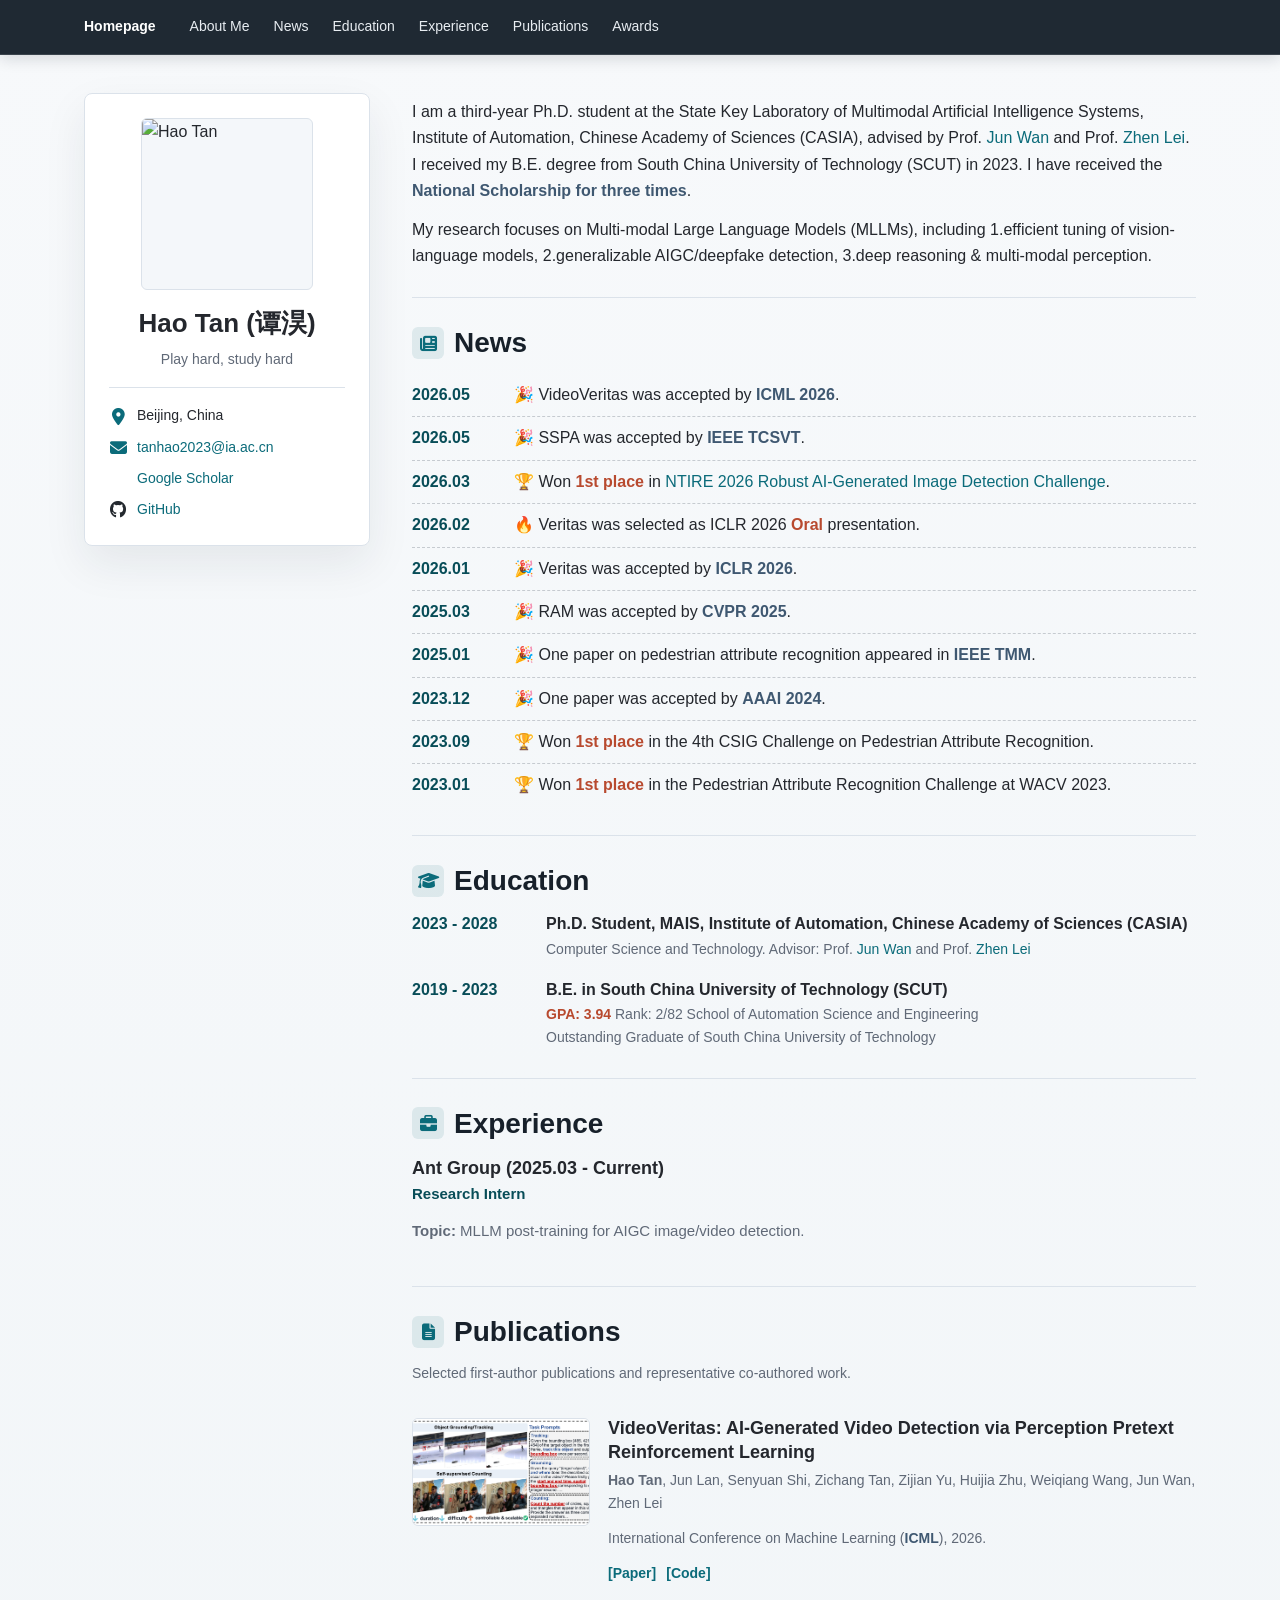
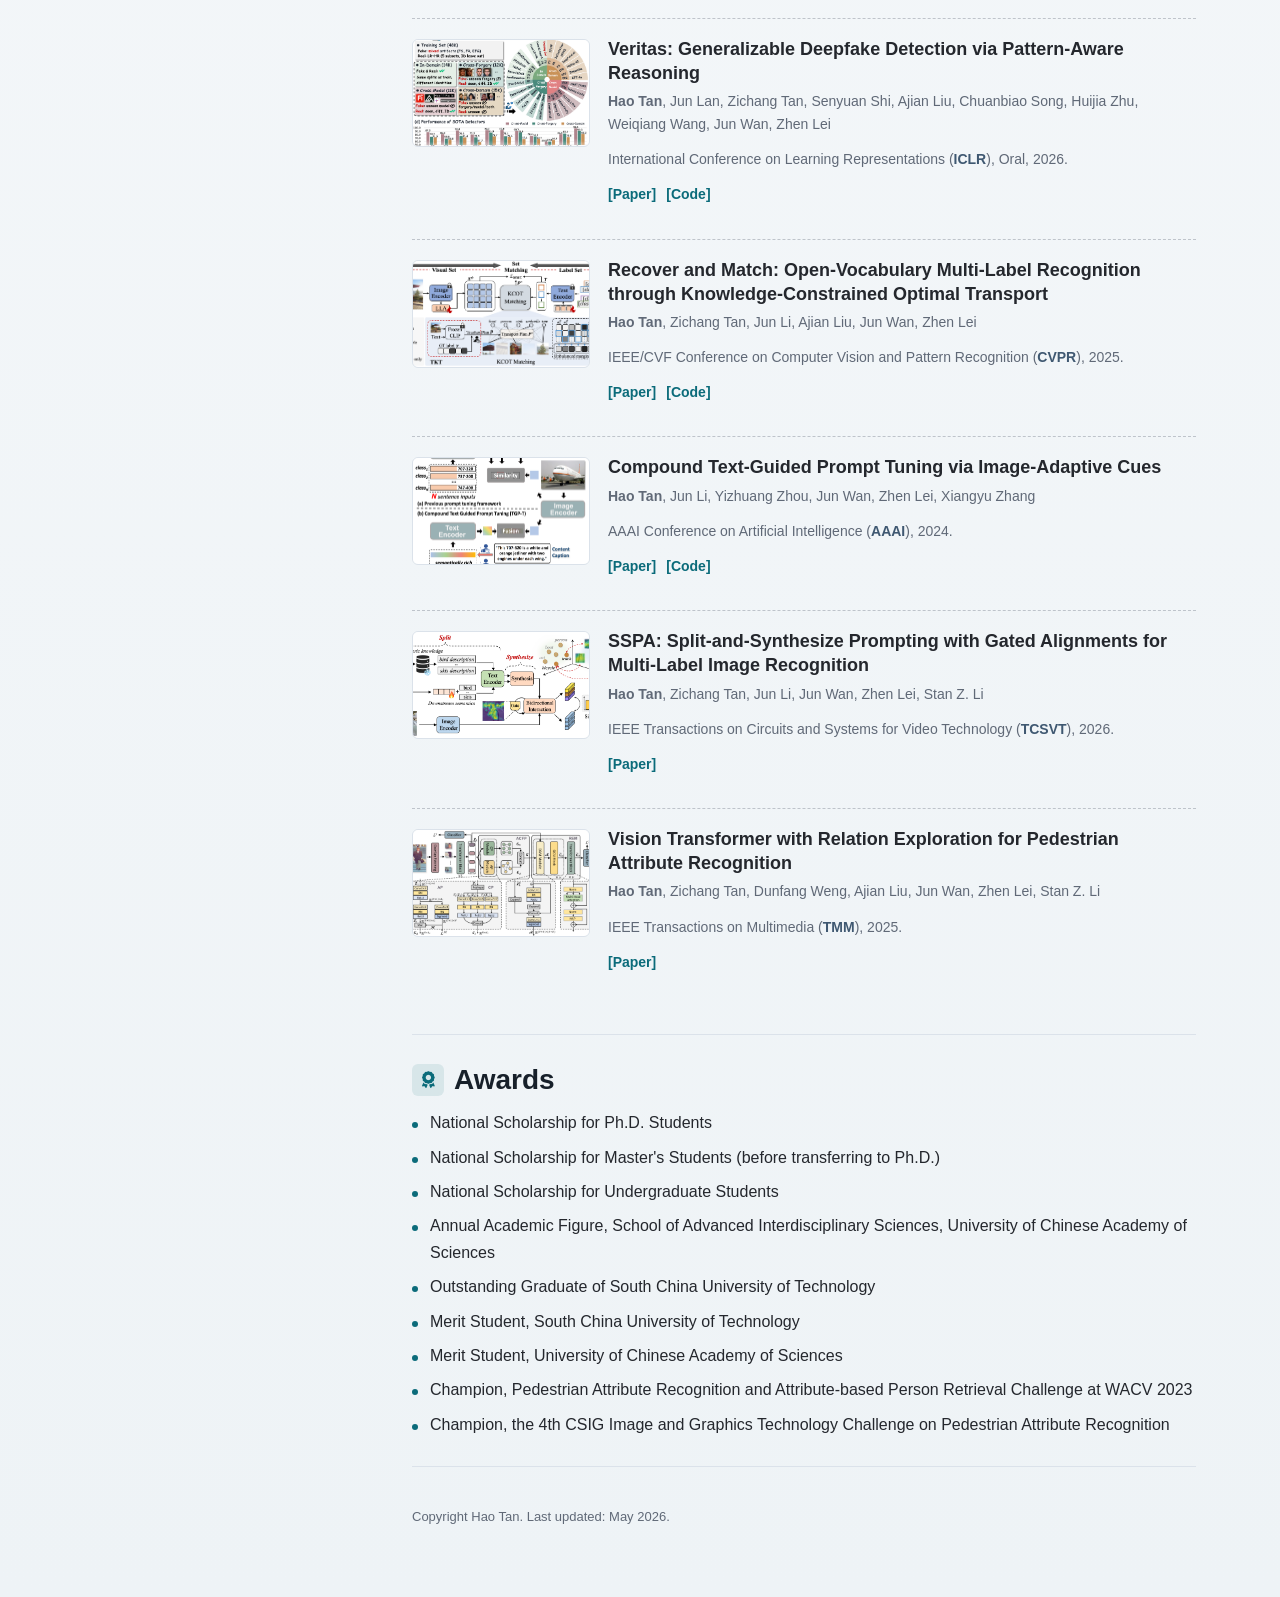
==== index.html @ 5a3ce983 "init homepage" ====
<!doctype html>
<html lang="en">
  <head>
    <meta charset="utf-8">
    <meta name="viewport" content="width=device-width, initial-scale=1">
    <meta name="description" content="Hao Tan, Ph.D. student at CASIA. Research in computer vision, multimodal learning, AIGC detection, and efficient tuning.">
    <title>Hao Tan - Homepage</title>
    <link rel="stylesheet" href="https://cdnjs.cloudflare.com/ajax/libs/font-awesome/6.5.2/css/all.min.css">
    <link rel="stylesheet" href="https://cdn.jsdelivr.net/gh/jpswalsh/academicons@1.9.4/css/academicons.min.css">
    <link rel="stylesheet" href="assets/css/styles.css">
  </head>
  <body>
    <header class="site-header">
      <nav class="nav" aria-label="Primary navigation">
        <a class="brand" href="#">Homepage</a>
        <a href="#about">About Me</a>
        <a href="#news">News</a>
        <a href="#education">Education</a>
        <a href="#experience">Experience</a>
        <a href="#publications">Publications</a>
        <a href="#awards">Awards</a>
      </nav>
    </header>

    <main class="page">
      <aside class="profile">
        <img class="portrait" src="https://github.com/EricTan7.png" alt="Hao Tan">
        <h1>Hao Tan (谭淏)</h1>
        <!-- <p class="role">Ph.D. Student</p> -->
        <p class="affiliation">Play hard, study hard</p>

        <ul class="contact-list" aria-label="Contact links">
          <li>
            <i class="fa-solid fa-location-dot contact-icon" aria-hidden="true"></i>
            Beijing, China
          </li>
          <li>
            <i class="fa-solid fa-envelope contact-icon" aria-hidden="true"></i>
            <a href="mailto:tanhao2023@ia.ac.cn">tanhao2023@ia.ac.cn</a>
          </li>
          <li>
            <i class="ai ai-google-scholar contact-icon scholar-icon" aria-hidden="true"></i>
            <a href="https://scholar.google.com/citations?user=gPEjNFcAAAAJ&hl=zh-CN">Google Scholar</a>
          </li>
          <li>
            <i class="fa-brands fa-github contact-icon github-icon" aria-hidden="true"></i>
            <a href="https://github.com/EricTan7">GitHub</a>
          </li>
        </ul>

      </aside>

      <div class="content">
        <section id="about" class="section intro">
          <p>
            I am a third-year Ph.D. student at the State Key Laboratory of Multimodal Artificial Intelligence Systems, Institute of Automation, Chinese Academy of Sciences (CASIA), advised by Prof. <a href="http://www.cbsr.ia.ac.cn/users/jwan/">Jun Wan</a> and Prof. <a href="https://scholar.google.com/citations?user=cuJ3QG8AAAAJ&hl=zh-CN&oi=ao">Zhen Lei</a>.
            I received my B.E. degree from South China University of Technology (SCUT) in 2023. I have received the <strong class="highlight-neutral">National Scholarship for three times</strong>.
          </p>
          <p>
            My research focuses on Multi-modal Large Language Models (MLLMs),
            including 1.efficient tuning of vision-language models, 2.generalizable AIGC/deepfake detection, 3.deep reasoning & multi-modal perception.
          </p>
        </section>

        <section id="news" class="section">
          <h2><i class="fa-solid fa-newspaper section-icon" aria-hidden="true"></i>News</h2>
          <ul class="news-list">
            <li><time datetime="2026-05">2026.05</time> <span class="nowrap">🎉 VideoVeritas was accepted by <strong class="highlight-neutral">ICML 2026</strong>.</span></li>
            <li><time datetime="2026-05">2026.05</time> <span class="nowrap">🎉 SSPA was accepted by <strong class="highlight-neutral">IEEE TCSVT</strong>.</span></li>
            <li><time datetime="2026-03">2026.03</time> <span class="nowrap">🏆 Won <strong class="highlight">1st place</strong> in <a href="https://www.codabench.org/competitions/12761/">NTIRE 2026 Robust AI-Generated Image Detection Challenge</a>.</span></li>
            <li><time datetime="2026-02">2026.02</time> <span class="nowrap">🔥 Veritas was selected as ICLR 2026 <strong class="highlight">Oral</strong> presentation.</span></li>
            <li><time datetime="2026-01">2026.01</time> <span class="nowrap">🎉 Veritas was accepted by <strong class="highlight-neutral">ICLR 2026</strong>.</span></li>
            <li><time datetime="2025-03">2025.03</time> <span class="nowrap">🎉 RAM was accepted by <strong class="highlight-neutral">CVPR 2025</strong>.</span></li>
            <li><time datetime="2025-01">2025.01</time> <span class="nowrap">🎉 One paper on pedestrian attribute recognition appeared in <strong class="highlight-neutral">IEEE TMM</strong>.</span></li>
            <li><time datetime="2023-12">2023.12</time> <span class="nowrap">🎉 One paper was accepted by <strong class="highlight-neutral">AAAI 2024</strong>.</span></li>
            <li><time datetime="2023-09">2023.09</time> <span class="nowrap">🏆 Won <strong class="highlight">1st place</strong> in the 4th CSIG Challenge on Pedestrian Attribute Recognition.</span></li>
            <li><time datetime="2023-01">2023.01</time> <span class="nowrap">🏆 Won <strong class="highlight">1st place</strong> in the Pedestrian Attribute Recognition Challenge at WACV 2023.</span></li>
          </ul>
        </section>

        <section id="education" class="section">
          <h2><i class="fa-solid fa-graduation-cap section-icon" aria-hidden="true"></i>Education</h2>
          <ul class="timeline">
            <li>
              <time>2023 - 2028</time>
              <div>
                <strong>Ph.D. Student, MAIS, Institute of Automation, Chinese Academy of Sciences (CASIA)</strong>
                <span>Computer Science and Technology. Advisor: Prof. <a href="http://www.cbsr.ia.ac.cn/users/jwan/">Jun Wan</a> and Prof. <a href="https://scholar.google.com/citations?user=cuJ3QG8AAAAJ&hl=zh-CN&oi=ao">Zhen Lei</a></span>
              </div>
            </li>
            <li>
              <time>2019 - 2023</time>
              <div>
                <strong>B.E. in South China University of Technology (SCUT) </strong>
                <span class="nowrap"><strong class="highlight">GPA: 3.94</strong>  Rank: 2/82  School of Automation Science and Engineering</span>
                <span>Outstanding Graduate of South China University of Technology</span>
              </div>
            </li>
          </ul>
        </section>

        <section id="experience" class="section">
          <h2><i class="fa-solid fa-briefcase section-icon" aria-hidden="true"></i>Experience</h2>
          <article class="experience-item">
            <div>
              <h3>Ant Group (2025.03 - Current)</h3>
              <p class="role-line">Research Intern</p>
              <p class="topic-line"><strong>Topic:</strong> MLLM post-training for AIGC image/video detection.</p>
            </div>
          </article>
        </section>

        <section id="publications" class="section">
          <h2><i class="fa-solid fa-file-lines section-icon" aria-hidden="true"></i>Publications</h2>
          <p class="note">Selected first-author publications and representative co-authored work.</p>

          <article class="publication">
            <img class="pub-thumb" src="assets/img/videoveritas.png" alt="VideoVeritas preview">
            <div class="pub-body">
              <h3>VideoVeritas: AI-Generated Video Detection via Perception Pretext Reinforcement Learning</h3>
              <p class="authors"><strong>Hao Tan</strong>, Jun Lan, Senyuan Shi, Zichang Tan, Zijian Yu, Huijia Zhu, Weiqiang Wang, Jun Wan, Zhen Lei</p>
              <p class="venue"><span class="nowrap">International Conference on Machine Learning (<strong class="highlight-neutral">ICML</strong>), 2026.</span></p>
              <p class="links">
                <a href="https://arxiv.org/pdf/2602.08828">[Paper]</a>
                <a href="https://github.com/EricTan7/VideoVeritas">[Code]</a>
              </p>
            </div>
          </article>

          <article class="publication">
            <img class="pub-thumb" src="assets/img/veritas.png" alt="Veritas preview">
            <div class="pub-body">
              <h3>Veritas: Generalizable Deepfake Detection via Pattern-Aware Reasoning</h3>
              <p class="authors"><strong>Hao Tan</strong>, Jun Lan, Zichang Tan, Senyuan Shi, Ajian Liu, Chuanbiao Song, Huijia Zhu, Weiqiang Wang, Jun Wan, Zhen Lei</p>
              <p class="venue"><span class="nowrap">International Conference on Learning Representations (<strong class="highlight-neutral">ICLR</strong>), Oral, 2026.</span></p>
              <p class="links">
                <a href="https://openreview.net/pdf/dff11e08caa7c0c077e898098d3875accf3fbc41.pdf">[Paper]</a>
                <a href="https://github.com/EricTan7/Veritas">[Code]</a>
              </p>
            </div>
          </article>

          <article class="publication">
            <img class="pub-thumb" src="assets/img/ram.png" alt="RAM preview">
            <div class="pub-body">
              <h3>Recover and Match: Open-Vocabulary Multi-Label Recognition through Knowledge-Constrained Optimal Transport</h3>
              <p class="authors"><strong>Hao Tan</strong>, Zichang Tan, Jun Li, Ajian Liu, Jun Wan, Zhen Lei</p>
              <p class="venue"><span class="nowrap">IEEE/CVF Conference on Computer Vision and Pattern Recognition (<strong class="highlight-neutral">CVPR</strong>), 2025.</span></p> 
              <p class="links">
                <a href="https://openaccess.thecvf.com/content/CVPR2025/papers/Tan_Recover_and_Match_Open-Vocabulary_Multi-Label_Recognition_through_Knowledge-Constrained_Optimal_Transport_CVPR_2025_paper.pdf">[Paper]</a>
                <a href="https://github.com/EricTan7/RAM">[Code]</a>
              </p>
            </div>
          </article>

          <article class="publication">
            <img class="pub-thumb" src="assets/img/tgpt.png" alt="TGP-T preview">
            <div class="pub-body">
              <h3>Compound Text-Guided Prompt Tuning via Image-Adaptive Cues</h3>
              <p class="authors"><strong>Hao Tan</strong>, Jun Li, Yizhuang Zhou, Jun Wan, Zhen Lei, Xiangyu Zhang</p>
              <p class="venue"><span class="nowrap">AAAI Conference on Artificial Intelligence (<strong class="highlight-neutral">AAAI</strong>), 2024.</span></p> 
              <p class="links">
                <a href="https://ojs.aaai.org/index.php/AAAI/article/download/28311/28611">[Paper]</a>
                <a href="https://github.com/EricTan7/TGP-T">[Code]</a>
              </p>
            </div>
          </article>

          <article class="publication">
            <img class="pub-thumb" src="assets/img/sspa.png" alt="SSPA preview">
            <div class="pub-body">
              <h3>SSPA: Split-and-Synthesize Prompting with Gated Alignments for Multi-Label Image Recognition</h3>
              <p class="authors"><strong>Hao Tan</strong>, Zichang Tan, Jun Li, Jun Wan, Zhen Lei, Stan Z. Li</p>
              <p class="venue"><span class="nowrap">IEEE Transactions on Circuits and Systems for Video Technology (<strong class="highlight-neutral">TCSVT</strong>), 2026.</span></p>
              <p class="links">
                <a href="https://arxiv.org/abs/2407.20920">[Paper]</a>
              </p>
            </div>
          </article>

          <article class="publication">
            <img class="pub-thumb" src="assets/img/vitpar.png" alt="ViT pedestrian attribute recognition preview">
            <div class="pub-body">
              <h3>Vision Transformer with Relation Exploration for Pedestrian Attribute Recognition</h3>
              <p class="authors"><strong>Hao Tan</strong>, Zichang Tan, Dunfang Weng, Ajian Liu, Jun Wan, Zhen Lei, Stan Z. Li</p>
              <p class="venue"><span class="nowrap">IEEE Transactions on Multimedia (<strong class="highlight-neutral">TMM</strong>), 2025.</span></p> 
              <p class="links">
                <a href="https://ieeexplore.ieee.org/abstract/document/10812850/">[Paper]</a>
              </p>
            </div>
          </article>

        </section>

        <section id="awards" class="section">
          <h2><i class="fa-solid fa-award section-icon" aria-hidden="true"></i>Awards</h2>
          <ul class="compact-list">
            <li>National Scholarship for Ph.D. Students</li>
            <li>National Scholarship for Master's Students (before transferring to Ph.D.)</li>
            <li>National Scholarship for Undergraduate Students</li>
            <li>Annual Academic Figure, School of Advanced Interdisciplinary Sciences, University of Chinese Academy of Sciences</li>
            <li>Outstanding Graduate of South China University of Technology</li>
            <li>Merit Student, South China University of Technology</li>
            <li>Merit Student, University of Chinese Academy of Sciences</li>
            <li>Champion, Pedestrian Attribute Recognition and Attribute-based Person Retrieval Challenge at WACV 2023</li>
            <li>Champion, the 4th CSIG Image and Graphics Technology Challenge on Pedestrian Attribute Recognition</li>
          </ul>
        </section>

        <footer class="footer">
          <p>Copyright Hao Tan. Last updated: May 2026.</p>
        </footer>
      </div>
    </main>
  </body>
</html>
---- assets/css/styles.css ----
:root {
  --text: #24272d;
  --muted: #606977;
  --line: #dbe2ea;
  --soft: #f4f7fa;
  --paper: #ffffff;
  --accent: #0b6b7a;
  --accent-dark: #084d58;
  --warm: #b84a2f;
  --nav: #1f2933;
  --shadow: 0 18px 44px rgba(24, 39, 54, 0.08);
}

* {
  box-sizing: border-box;
}

html {
  scroll-behavior: smooth;
}

body {
  margin: 0;
  color: var(--text);
  background: linear-gradient(180deg, #f7f9fb 0%, #eef3f6 100%);
  font-family: Arial, Helvetica, sans-serif;
  font-size: 16px;
  line-height: 1.65;
}

a {
  color: var(--accent);
  text-decoration: none;
}

a:hover,
a:focus-visible {
  color: var(--accent-dark);
  text-decoration: underline;
}

.site-header {
  position: sticky;
  top: 0;
  z-index: 20;
  border-bottom: 1px solid rgba(255, 255, 255, 0.12);
  background: var(--nav);
  box-shadow: 0 4px 14px rgba(16, 24, 32, 0.14);
}

.nav {
  display: flex;
  align-items: center;
  gap: 24px;
  max-width: 1160px;
  min-height: 54px;
  margin: 0 auto;
  padding: 0 24px;
  overflow-x: auto;
  white-space: nowrap;
}

.nav a {
  color: #e8edf2;
  font-size: 14px;
  letter-spacing: 0;
}

.nav a:hover,
.nav a:focus-visible {
  color: #ffffff;
}

.nav .brand {
  margin-right: 10px;
  color: #ffffff;
  font-weight: 700;
}

.page {
  display: grid;
  grid-template-columns: 286px minmax(0, 1fr);
  gap: 42px;
  max-width: 1160px;
  margin: 0 auto;
  padding: 38px 24px 56px;
}

.profile {
  position: sticky;
  top: 82px;
  align-self: start;
  padding: 24px;
  border: 1px solid var(--line);
  border-radius: 8px;
  background: var(--paper);
  box-shadow: var(--shadow);
}

.portrait {
  display: block;
  width: 172px;
  height: 172px;
  margin: 0 auto 18px;
  border: 1px solid var(--line);
  border-radius: 6px;
  object-fit: cover;
  background: var(--soft);
}

.profile h1 {
  margin: 0;
  text-align: center;
  font-size: 26px;
  line-height: 1.2;
}

.role {
  margin: 4px 0 0;
  text-align: center;
  color: var(--accent-dark);
  font-weight: 700;
}

.affiliation {
  margin: 10px 0 18px;
  text-align: center;
  color: var(--muted);
  font-size: 14px;
  line-height: 1.45;
}

.contact-list {
  display: grid;
  gap: 8px;
  margin: 0;
  padding: 16px 0 0;
  border-top: 1px solid var(--line);
  list-style: none;
  font-size: 14px;
}

.contact-list li {
  display: grid;
  grid-template-columns: 28px 1fr;
  align-items: center;
  min-width: 0;
}

.contact-icon {
  width: 18px;
  color: var(--accent);
  font-size: 17px;
  text-align: center;
  letter-spacing: 0;
}

.scholar-icon {
  color: #4285f4;
}

.github-icon {
  color: #24292f;
}

.cv-icon {
  color: #b84a2f;
}

.openreview-icon {
  color: #6d5dfc;
}

.orcid-icon {
  color: #a6ce39;
}

.metric-grid {
  display: grid;
  grid-template-columns: repeat(3, 1fr);
  gap: 8px;
  margin-top: 18px;
}

.metric-grid div {
  min-width: 0;
  padding: 10px 6px;
  border: 1px solid var(--line);
  border-radius: 6px;
  background: var(--soft);
  text-align: center;
}

.metric-grid strong {
  display: block;
  color: var(--accent-dark);
  font-size: 18px;
  line-height: 1.2;
}

.metric-grid span {
  display: block;
  color: var(--muted);
  font-size: 11px;
  line-height: 1.25;
}

.content {
  min-width: 0;
}

.section {
  padding: 28px 0;
  border-bottom: 1px solid var(--line);
}

.section:first-child {
  padding-top: 2px;
}

.section h2 {
  display: flex;
  align-items: center;
  gap: 10px;
  margin: 0 0 14px;
  color: #17202a;
  font-size: 28px;
  line-height: 1.2;
}

.section-icon {
  display: grid;
  place-items: center;
  width: 32px;
  height: 32px;
  border-radius: 6px;
  background: rgba(11, 107, 122, 0.1);
  color: var(--accent);
  font-size: 17px;
}

.section p {
  margin: 0 0 12px;
}

.intro {
  padding: 14px 0 28px;
  border-bottom: 1px solid var(--line);
}

.intro p:first-child {
  margin-top: 4px;
}

.intro p:last-child {
  margin-bottom: 0;
}

.intro .section-icon {
  background: rgba(184, 74, 47, 0.12);
  color: var(--warm);
}

.eyebrow {
  margin-bottom: 8px;
  color: var(--warm);
  font-size: 13px;
  font-weight: 700;
  text-transform: uppercase;
}

.news-list,
.timeline,
.compact-list {
  margin: 0;
  padding: 0;
  list-style: none;
}

.news-list li {
  display: grid;
  grid-template-columns: 86px 1fr;
  gap: 16px;
  padding: 8px 0;
  border-bottom: 1px dashed rgba(96, 105, 119, 0.32);
}

.news-list li:last-child {
  border-bottom: 0;
}

.nowrap {
  white-space: nowrap;
}

.highlight {
  color: var(--warm);
  font-weight: 800;
}

.highlight-neutral {
  color: #3f5871;
  font-weight: 800;
}

.highlight-green {
  color: #176640;
  font-weight: 800;
}

.highlight-gold {
  color: #8a5a00;
  font-weight: 800;
}

.highlight-soft {
  padding: 1px 5px;
  border-radius: 4px;
  background: #eef3f7;
  color: #3f5871;
  font-weight: 800;
}

time {
  color: var(--accent-dark);
  font-weight: 700;
}

.note {
  color: var(--muted);
  font-size: 14px;
}

.publication {
  display: grid;
  grid-template-columns: 178px minmax(0, 1fr);
  gap: 18px;
  align-items: start;
  padding: 20px 0;
  border-bottom: 1px dashed rgba(96, 105, 119, 0.35);
}

.publication:last-child {
  border-bottom: 0;
}

.pub-thumb {
  display: block;
  width: 178px;
  height: 108px;
  border: 1px solid var(--line);
  border-radius: 6px;
  background: var(--soft);
  object-fit: cover;
}

.pub-body h3 {
  margin: -2px 0 5px;
  font-size: 18px;
  line-height: 1.35;
}

.authors,
.venue {
  color: var(--muted);
  font-size: 14px;
}

.links {
  display: flex;
  flex-wrap: wrap;
  gap: 10px;
  font-size: 14px;
  font-weight: 700;
}

.compact-list {
  display: grid;
  gap: 8px;
}

.compact-list li {
  position: relative;
  padding-left: 18px;
}

.compact-list li::before {
  content: "";
  position: absolute;
  top: 0.75em;
  left: 0;
  width: 6px;
  height: 6px;
  border-radius: 50%;
  background: var(--accent);
}

.experience-item {
  display: block;
  padding: 2px 0;
}

.experience-item h3 {
  margin: 0 0 2px;
  font-size: 18px;
  line-height: 1.35;
}

.role-line {
  margin: 0 0 2px;
  color: var(--accent-dark);
  font-size: 15px;
  font-weight: 700;
}

.experience-date {
  margin: 0 0 8px;
  color: var(--muted);
  font-size: 14px;
}

.topic-line {
  margin: 0;
  color: var(--muted);
  font-size: 15px;
}

.timeline {
  display: grid;
  gap: 16px;
}

.timeline li {
  display: grid;
  grid-template-columns: 116px 1fr;
  gap: 18px;
}

.timeline span {
  display: block;
}

.timeline span {
  color: var(--muted);
  font-size: 14px;
}

.footer {
  padding: 26px 0 0;
  color: var(--muted);
  font-size: 13px;
}

@media (max-width: 860px) {
  .page {
    grid-template-columns: 1fr;
    gap: 26px;
    padding: 26px 18px 44px;
  }

  .profile {
    position: static;
  }

  .nav {
    gap: 18px;
    padding: 0 18px;
  }
}

@media (max-width: 560px) {
  body {
    font-size: 15px;
  }

  .intro,
  .profile {
    padding: 18px;
  }

  .section h2 {
    font-size: 24px;
  }

  .portrait {
    width: 142px;
    height: 142px;
  }

  .news-list li,
  .publication,
  .experience-item,
  .timeline li {
    grid-template-columns: 1fr;
    gap: 8px;
  }

  .pub-thumb {
    width: 100%;
    height: auto;
    aspect-ratio: 16 / 9;
  }
}
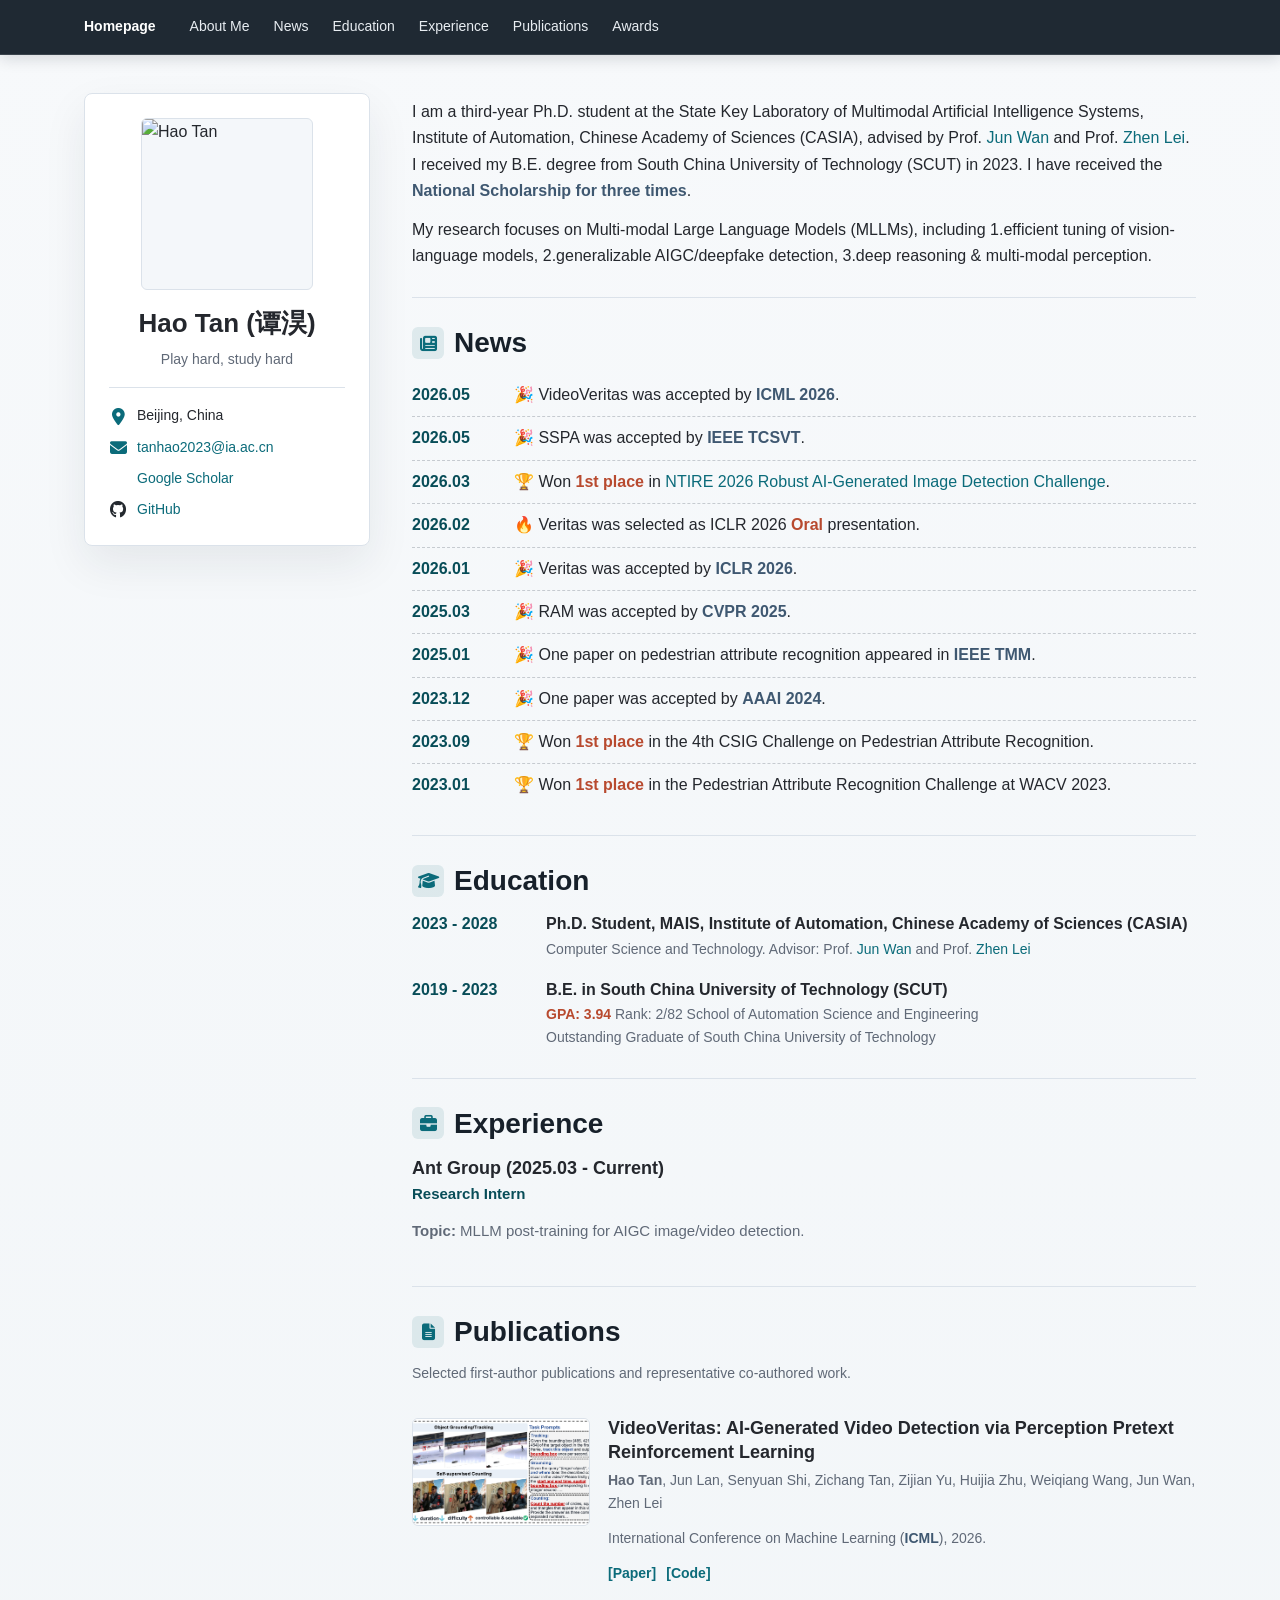
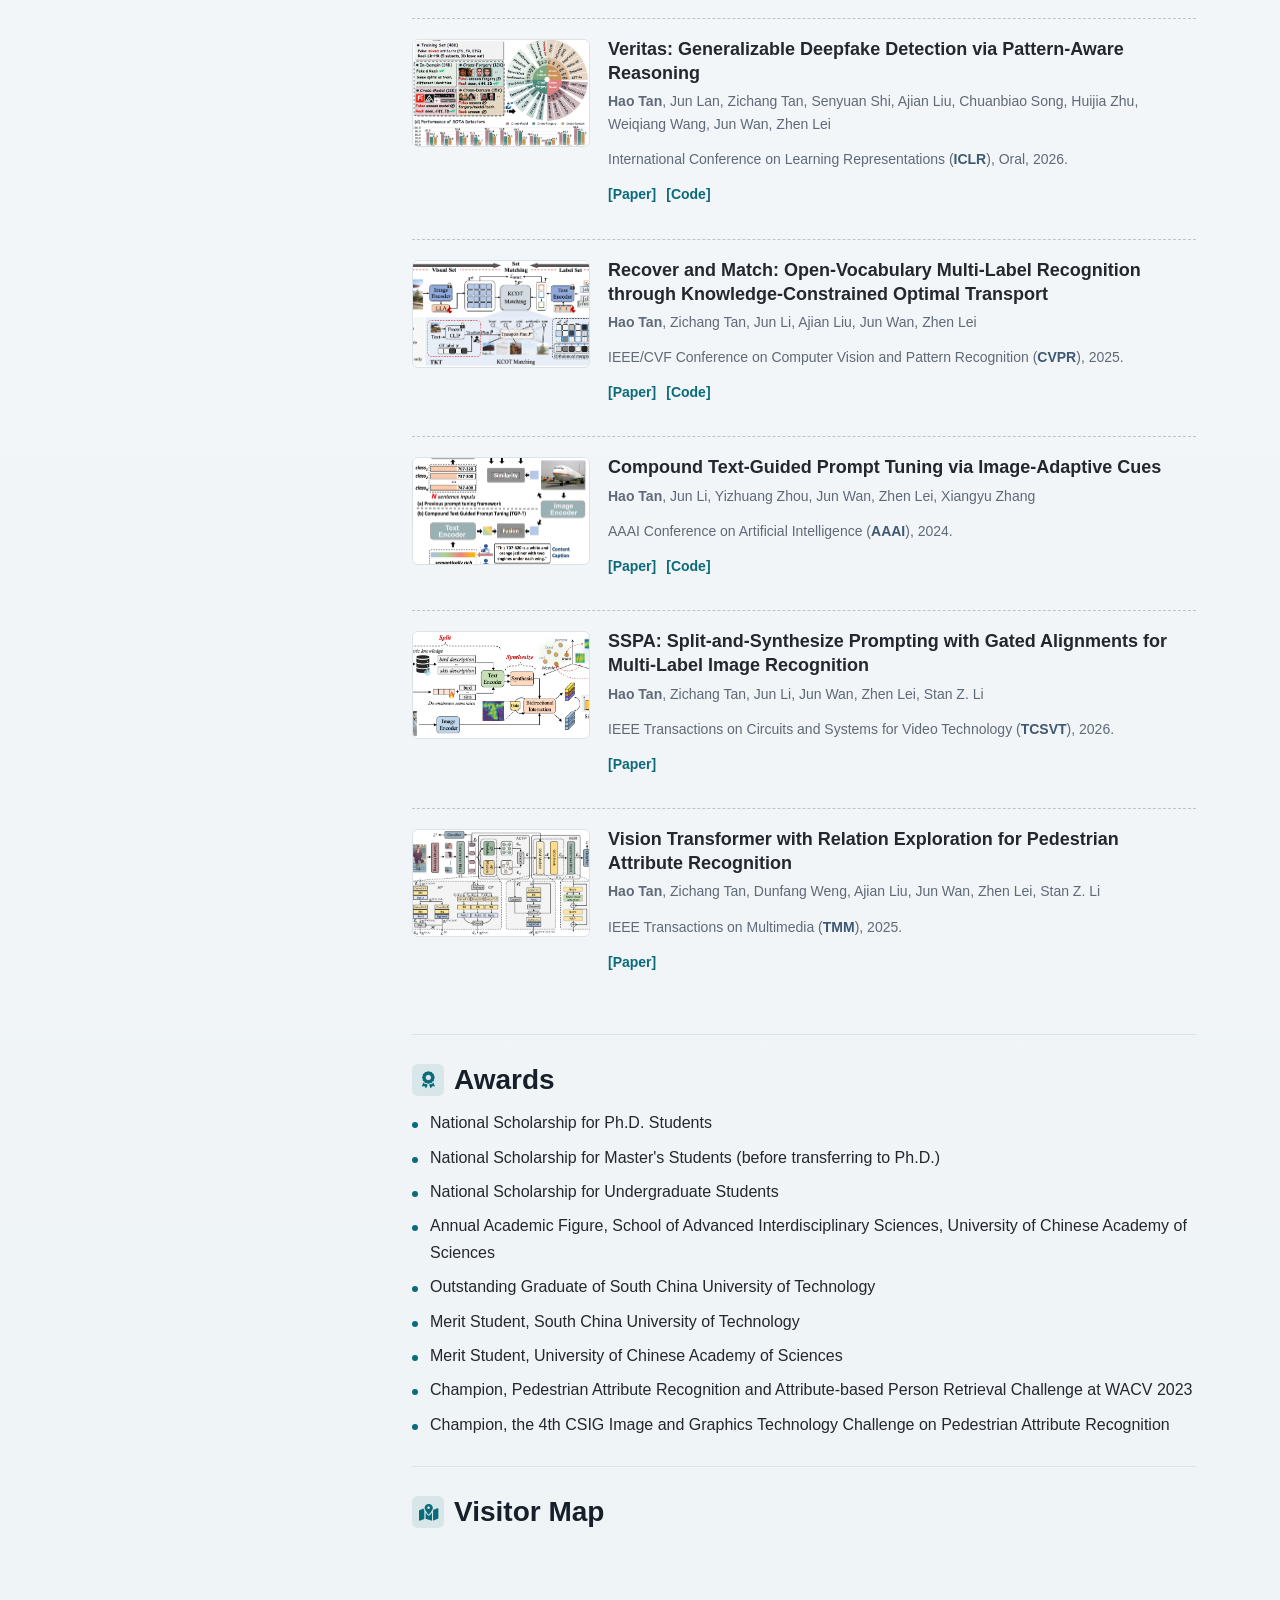
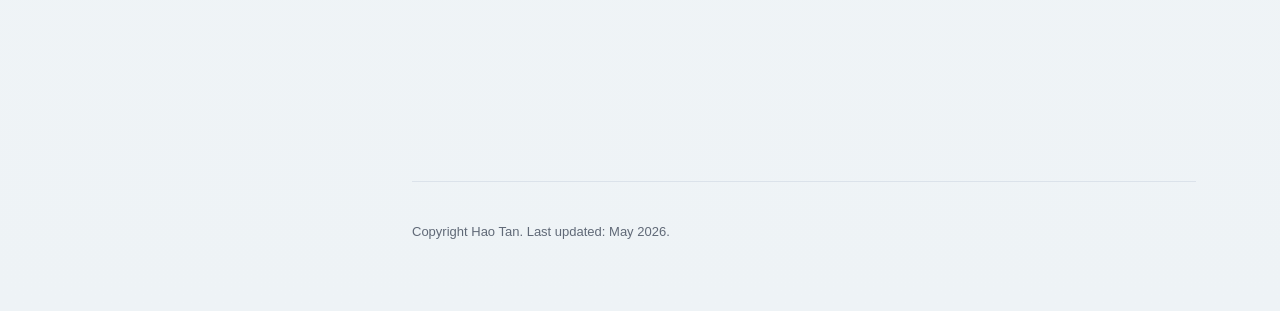
==== commit 4590ff65: "update" ====
--- a/index.html
+++ b/index.html
@@ -24,7 +24,7 @@
 
     <main class="page">
       <aside class="profile">
-        <img class="portrait" src="https://github.com/EricTan7.png" alt="Hao Tan">
+        <img class="portrait" src="assets/img/pic.png" alt="Hao Tan">
         <h1>Hao Tan (谭淏)</h1>
         <!-- <p class="role">Ph.D. Student</p> -->
         <p class="affiliation">Play hard, study hard</p>
@@ -207,6 +207,13 @@
           </ul>
         </section>
 
+        <section id="visitor-map" class="section visitor-section">
+          <h2><i class="fa-solid fa-map-location-dot section-icon" aria-hidden="true"></i>Visitor Map</h2>
+          <div class="visitor-map-widget">
+            <script type="text/javascript" id="mapmyvisitors" src="//mapmyvisitors.com/map.js?d=lJkDFwGPxeJURdLNzZ4YnSwJQ27PL86ATDMipOiYU8I&cl=ffffff&w=a"></script>
+          </div>
+        </section>
+
         <footer class="footer">
           <p>Copyright Hao Tan. Last updated: May 2026.</p>
         </footer>
--- a/assets/css/styles.css
+++ b/assets/css/styles.css
@@ -445,6 +445,21 @@
   font-size: 14px;
 }
 
+.visitor-map-widget {
+  display: flex;
+  justify-content: center;
+  min-height: 210px;
+  padding: 12px 0 4px;
+  overflow-x: auto;
+}
+
+.visitor-map-widget img,
+.visitor-map-widget iframe,
+.visitor-map-widget canvas,
+.visitor-map-widget object {
+  max-width: 100%;
+}
+
 .footer {
   padding: 26px 0 0;
   color: var(--muted);
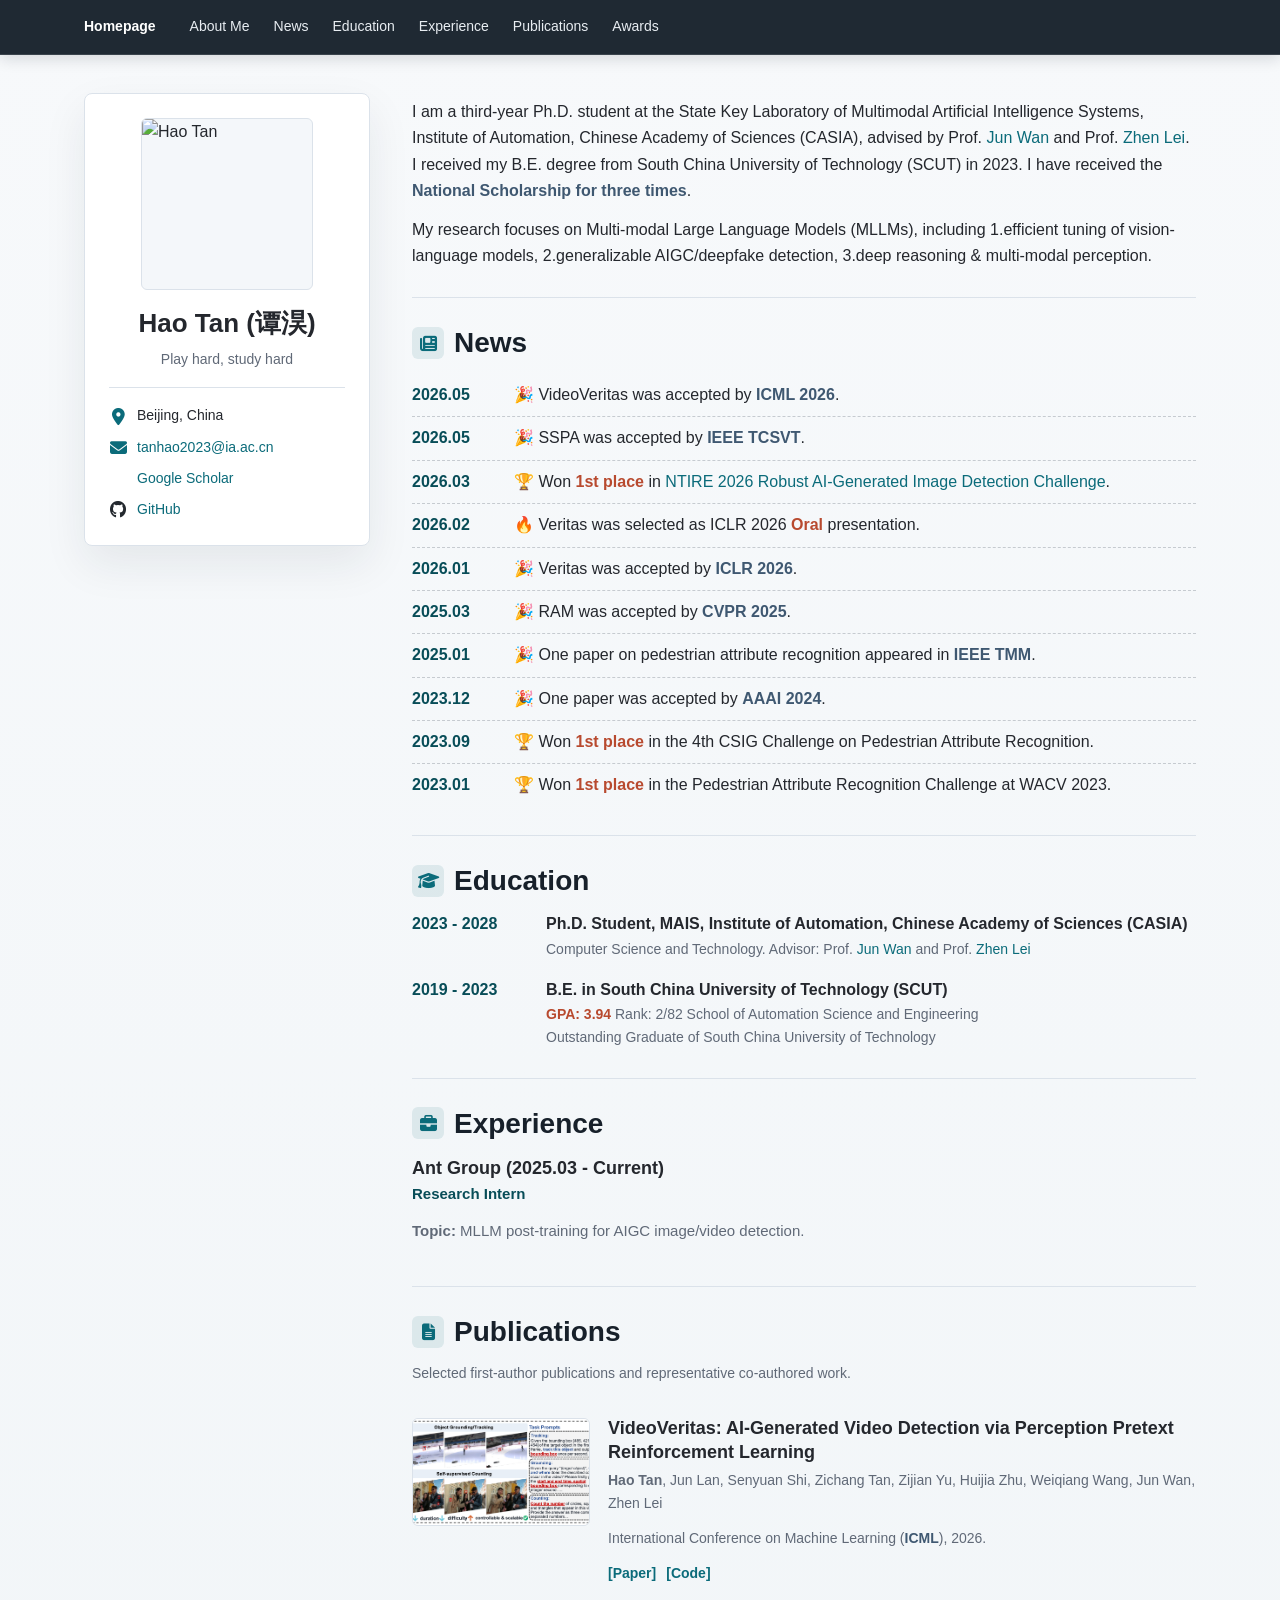
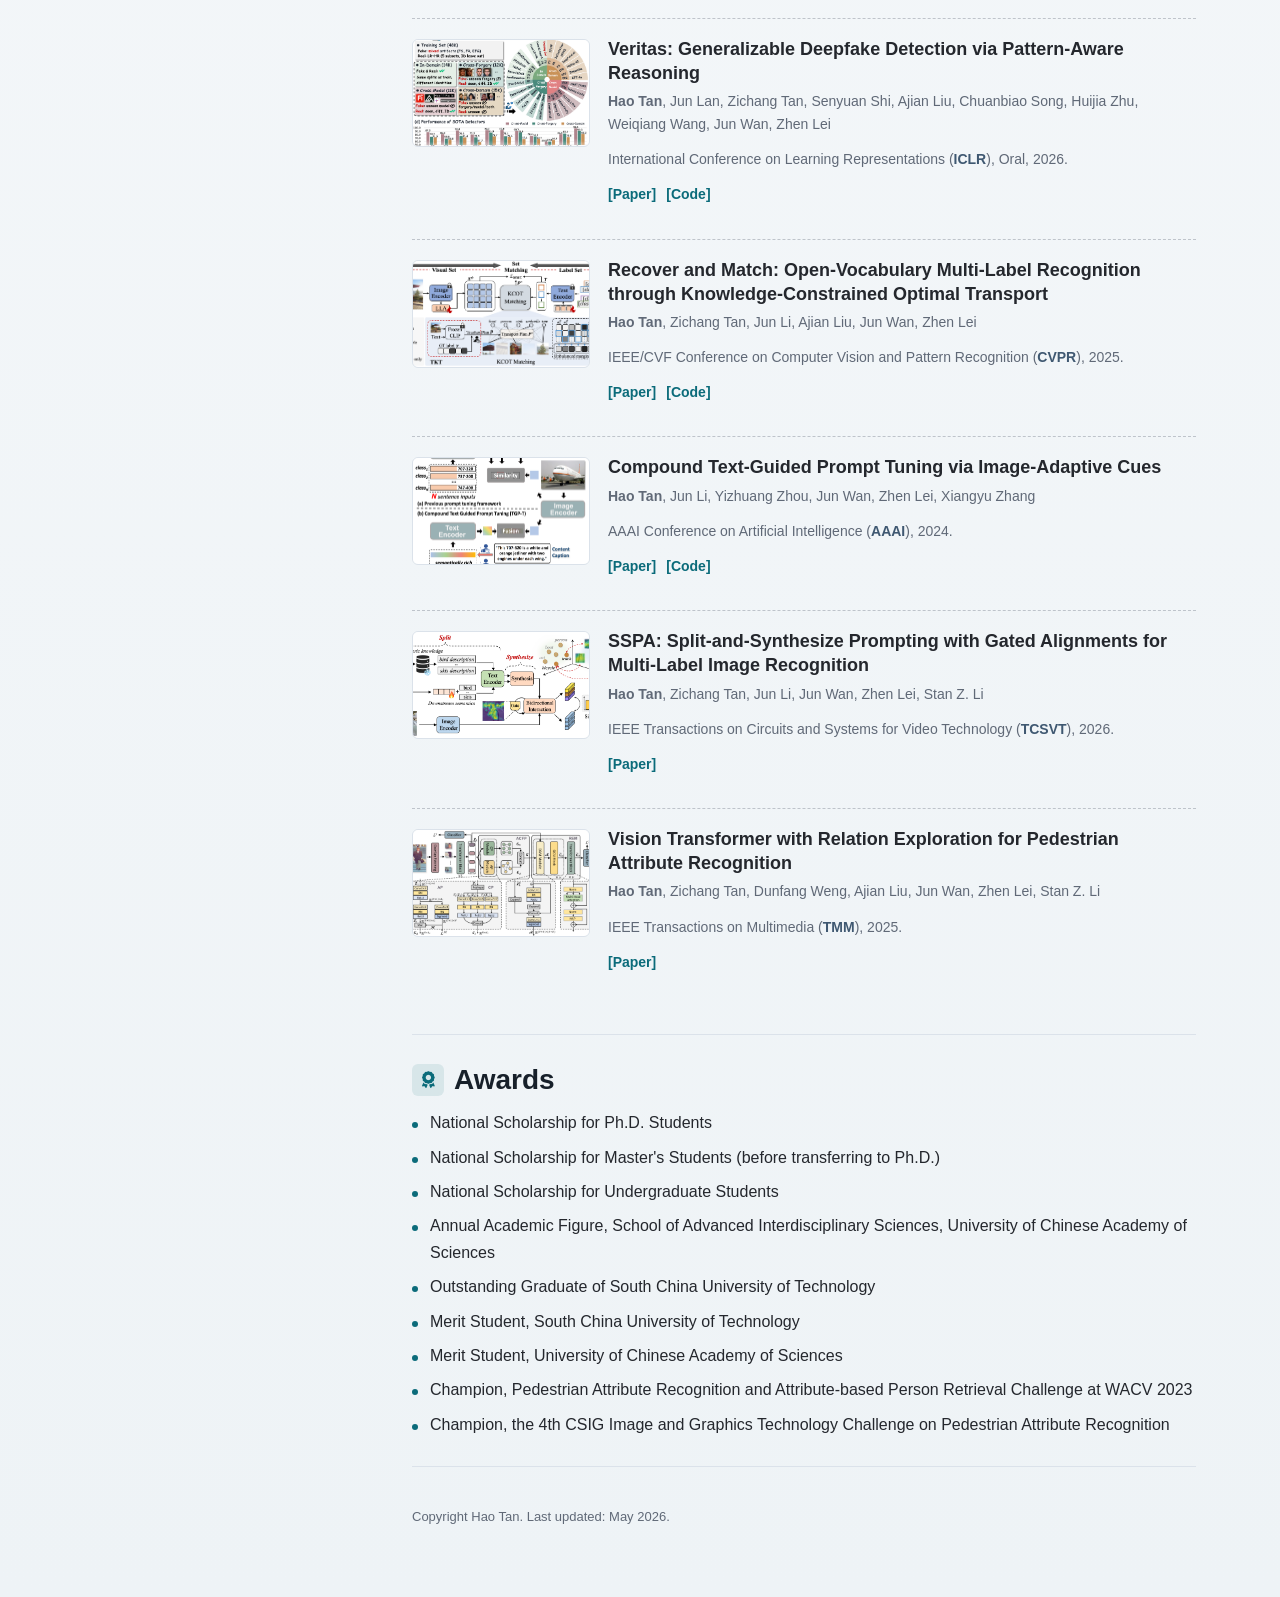
==== commit c06c18e0: "update" ====
--- a/index.html
+++ b/index.html
@@ -207,12 +207,12 @@
           </ul>
         </section>
 
-        <section id="visitor-map" class="section visitor-section">
+        <!-- <section id="visitor-map" class="section visitor-section">
           <h2><i class="fa-solid fa-map-location-dot section-icon" aria-hidden="true"></i>Visitor Map</h2>
           <div class="visitor-map-widget">
             <script type="text/javascript" id="mapmyvisitors" src="//mapmyvisitors.com/map.js?d=lJkDFwGPxeJURdLNzZ4YnSwJQ27PL86ATDMipOiYU8I&cl=ffffff&w=a"></script>
           </div>
-        </section>
+        </section> -->
 
         <footer class="footer">
           <p>Copyright Hao Tan. Last updated: May 2026.</p>
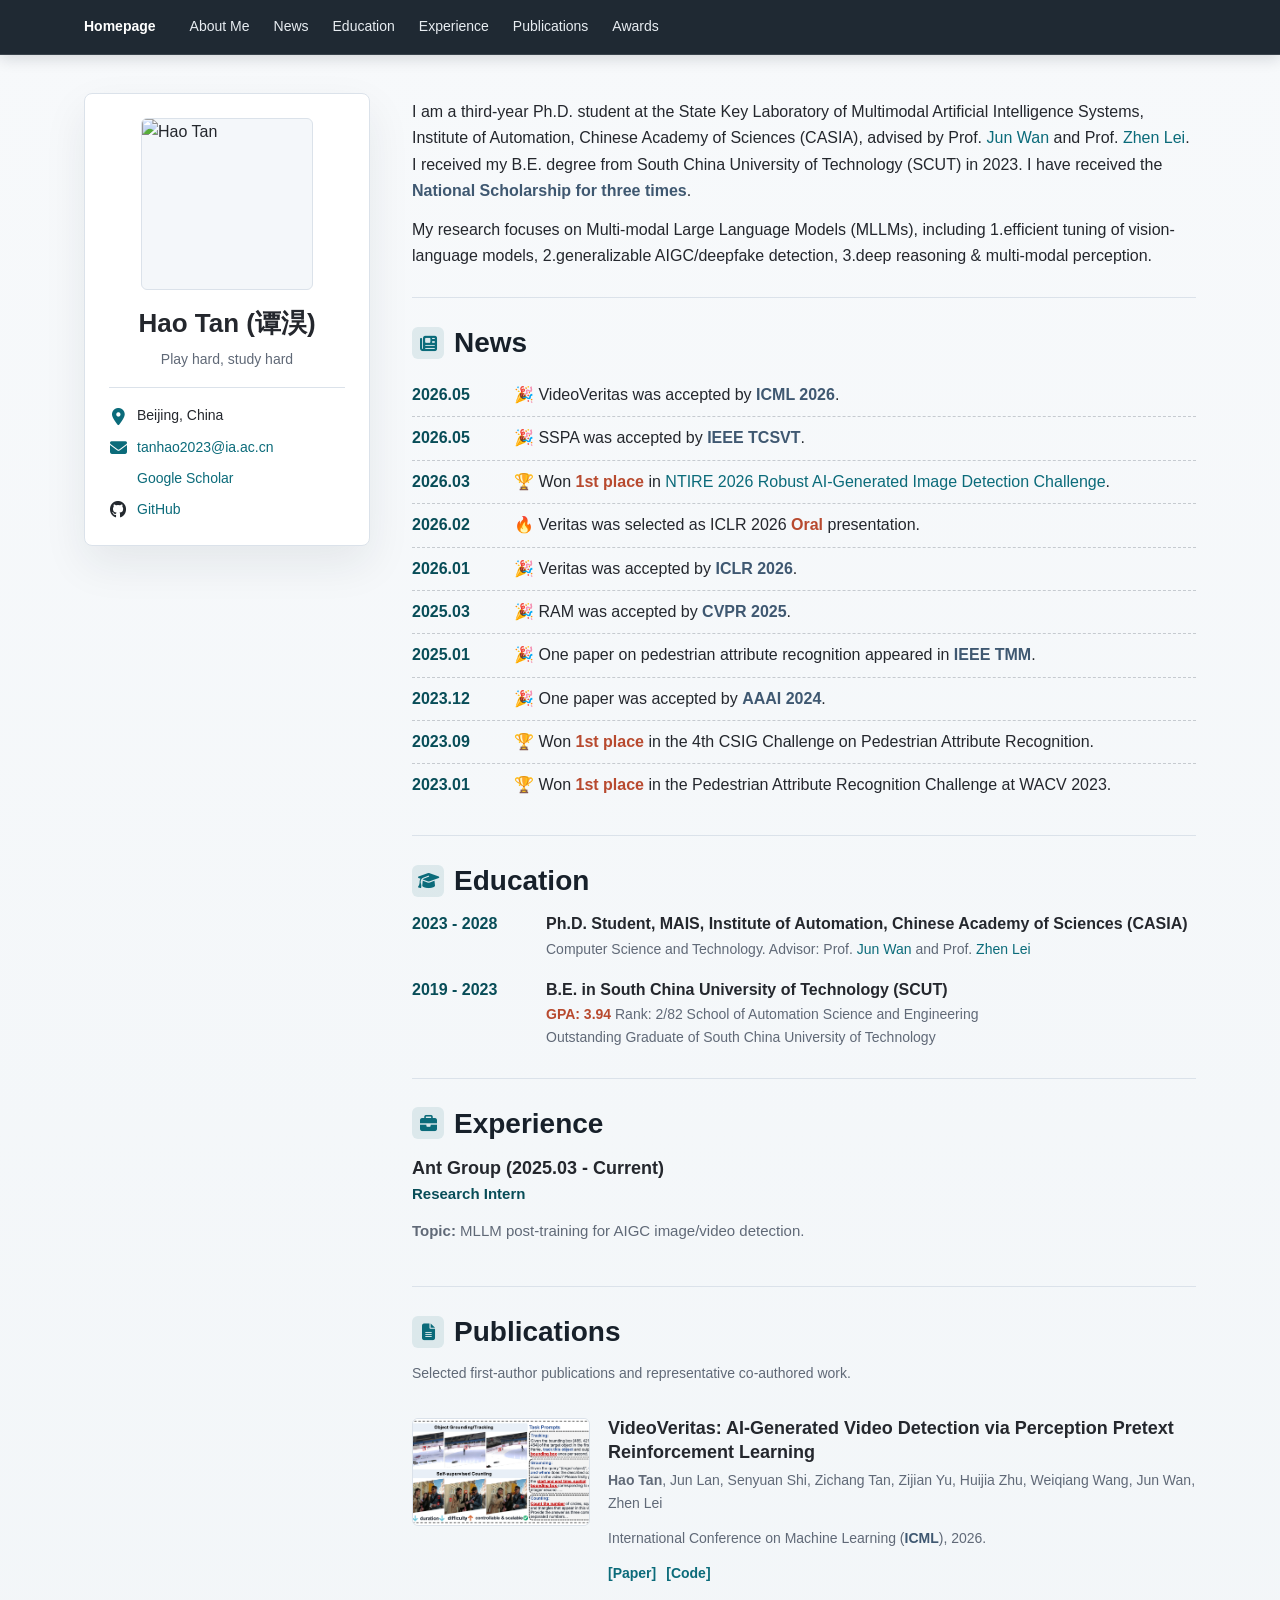
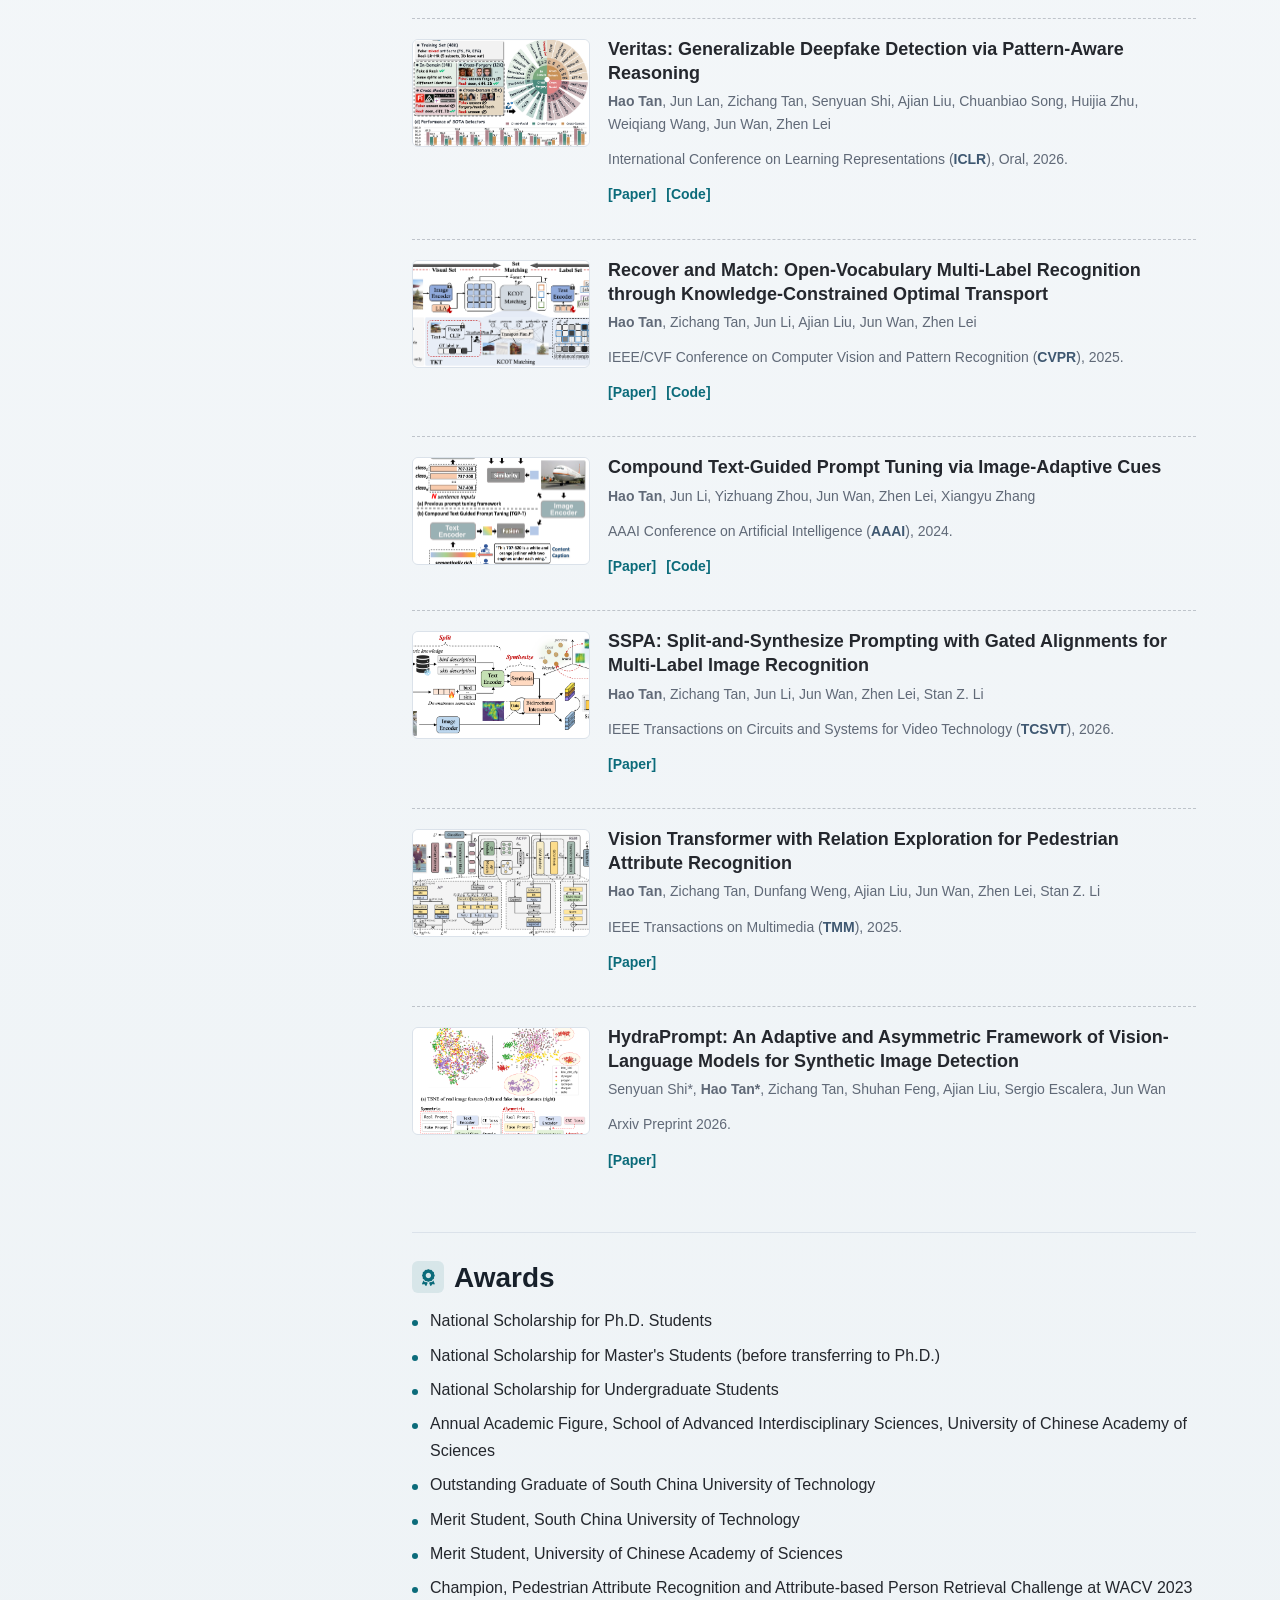
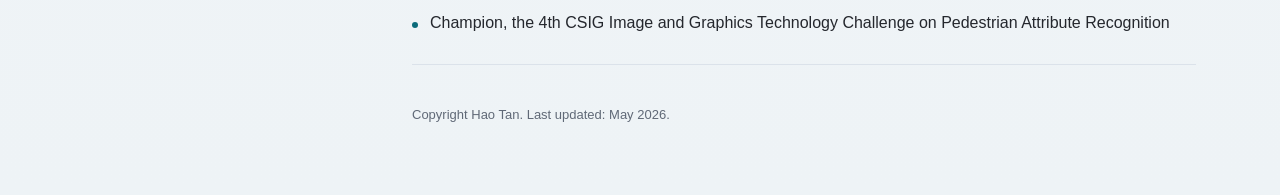
==== commit 9e741014: "update" ====
--- a/index.html
+++ b/index.html
@@ -190,6 +190,18 @@
             </div>
           </article>
 
+          <article class="publication">
+            <img class="pub-thumb" src="assets/img/hydraprompt.png" alt="Veritas preview">
+            <div class="pub-body">
+              <h3>HydraPrompt: An Adaptive and Asymmetric Framework of Vision-Language Models for Synthetic Image Detection</h3>
+              <p class="authors">Senyuan Shi*, <strong>Hao Tan*</strong>, Zichang Tan, Shuhan Feng, Ajian Liu, Sergio Escalera, Jun Wan</p>
+              <p class="venue">Arxiv Preprint 2026.</p>
+              <p class="links">
+                <a href="https://arxiv.org/pdf/2605.26421">[Paper]</a>
+              </p>
+            </div>
+          </article>
+
         </section>
 
         <section id="awards" class="section">
